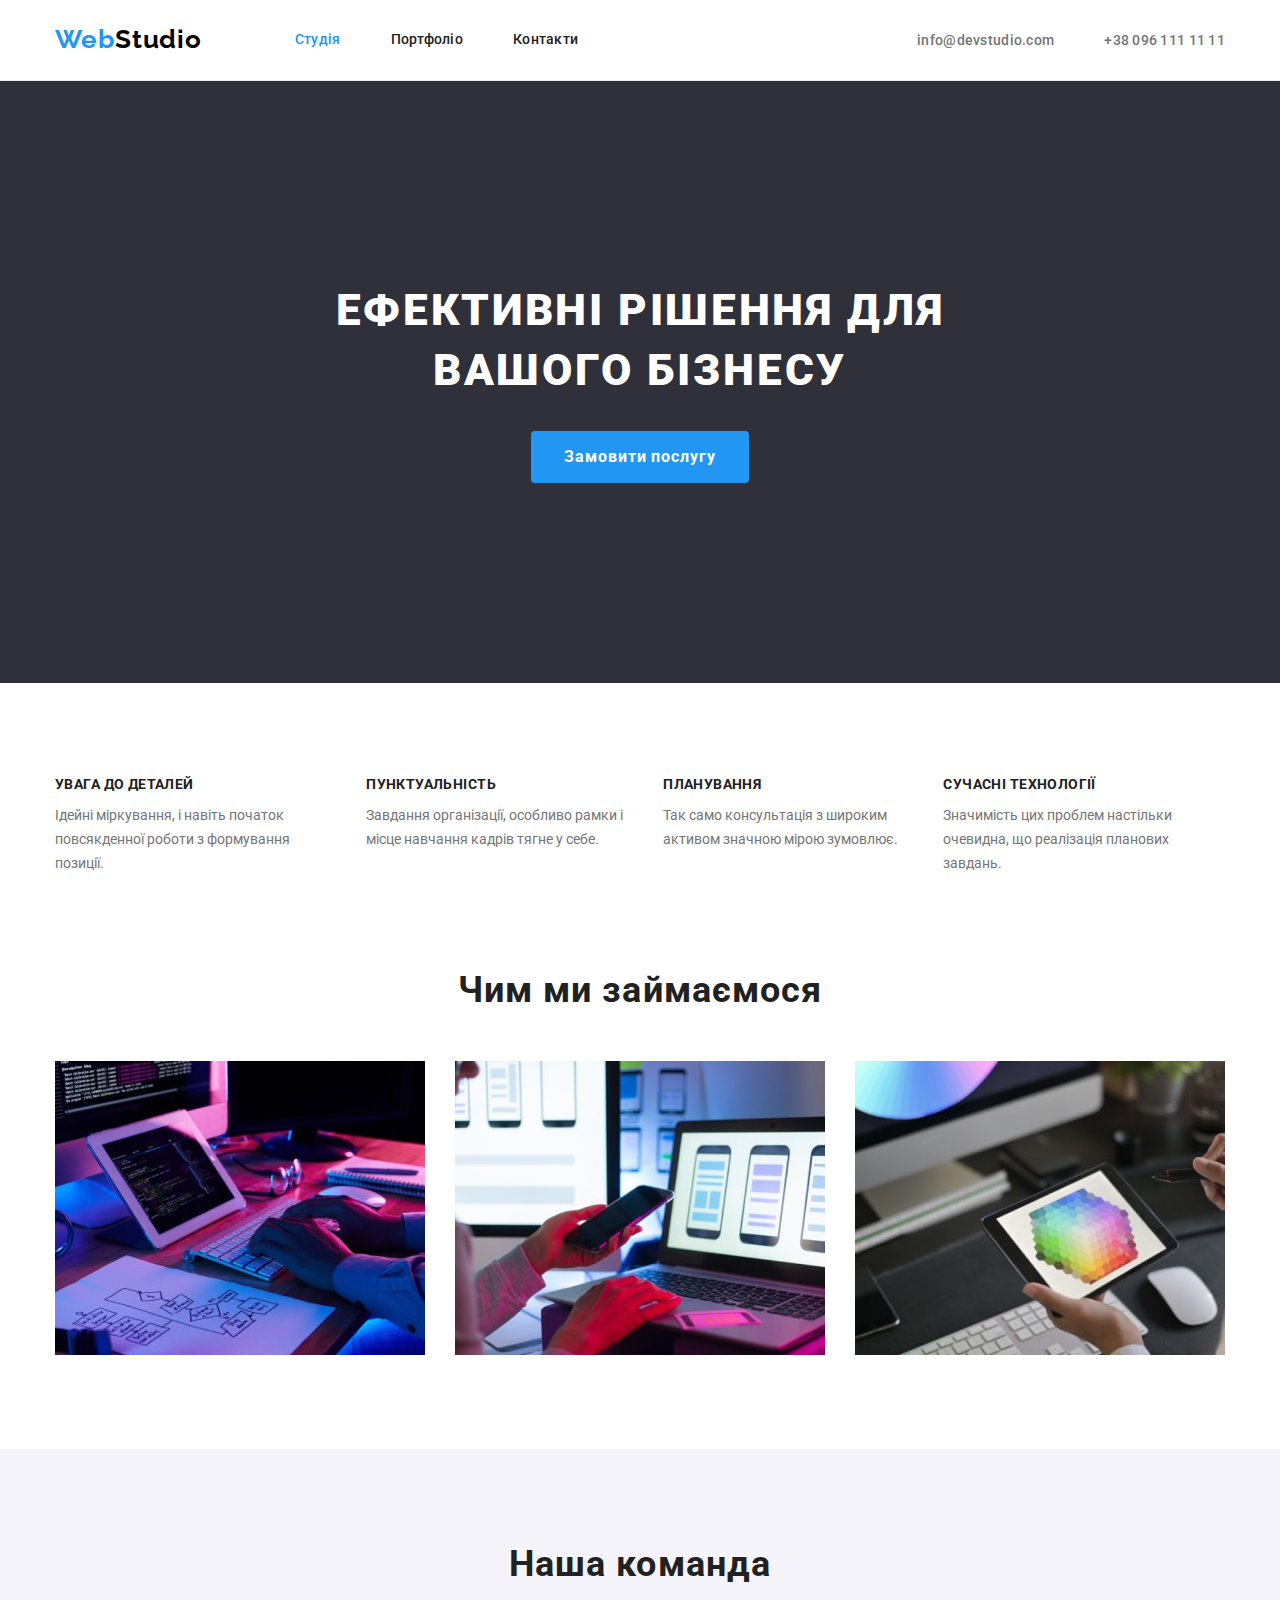
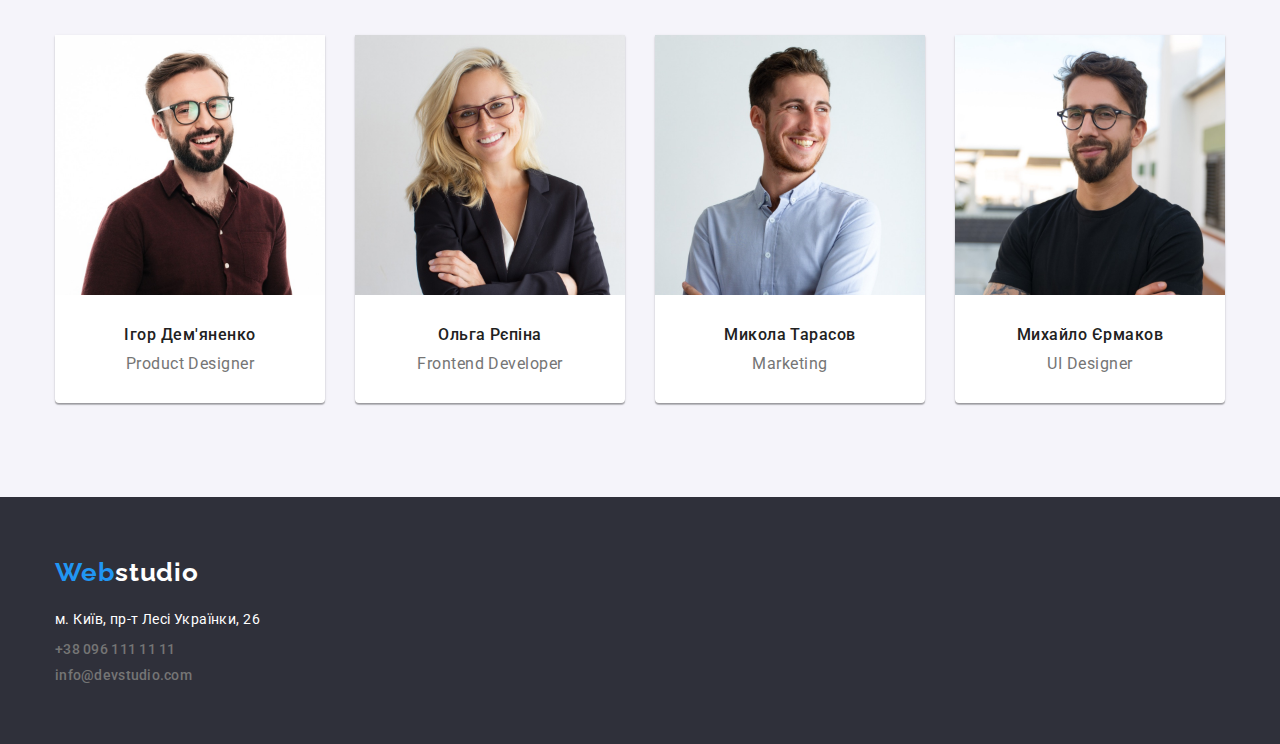
==== index.html @ 8af839e0 "Initial commit" ====
<!DOCTYPE html>
<html lang="uk">
	<head>
		<meta charset="UTF-8" />
		<meta http-equiv="X-UA-Compatible" content="IE=edge" />
		<meta name="viewport" content="width=device-width, initial-scale=1.0" />
		<title>goit-markup-hw-03</title>
		<link rel="preconnect" href="https://fonts.googleapis.com" />
		<link rel="preconnect" href="https://fonts.gstatic.com" crossorigin />
		<link
			href="https://fonts.googleapis.com/css2?family=Raleway:wght@700&family=Roboto:wght@400;500;700;900&display=swap"
			rel="stylesheet"
		/>
		<link
			rel="stylesheet"
			href="https://cdnjs.cloudflare.com/ajax/libs/modern-normalize/1.1.0/modern-normalize.min.css"
		/>

		<link rel="stylesheet" href="./css/styles.css" />
	</head>
	<body>
		<!-- секция верхняя линия -->

		<header class="header">
			<div class="container">
				<nav class="header-nav">
					<a lang="en" class="logo link list" href="/index.html">
						Web
						<span class="studio">Studio</span>
					</a>

					<ul class="site-nav list link">
						<li class="item"><a href="" class="link list current">Студія</a></li>
						<li class="item"><a href="./portfolio.html" class="link list">Портфоліо</a></li>
						<li class="item"><a href="" class="link list">Контакти</a></li>
					</ul>
				</nav>
				<ul class="contacts-nav top list link">
					<li class="item"><a href="mailto:info@devstudio.com" class="link list">info@devstudio.com</a></li>
					<li class="item"><a href="tel:+380961111111" class="link list">+38 096 111 11 11</a></li>
				</ul>
			</div>
		</header>

		<main>
			<!-- секция шапка/герой -->

			<section class="hero">
				<div class="container">
					<h1 class="hero-title">
						Ефективні рішення для
						<br />
						вашого бізнесу
					</h1>
					<button class="button primary" type="button">Замовити послугу</button>
				</div>
			</section>

			<!-- секция особенности -->
			<section class="section padding-null">
				<div class="container">
					<h2 class="visually-hidden">Особенности</h2>

					<ul class="list benefits">
						<li class="item">
							<h3 class="section-benefits">УВАГА ДО ДЕТАЛЕЙ</h3>
							<p class="section-content">
								Ідейні міркування, і навіть початок повсякденної роботи з формування позиції.
							</p>
						</li>
						<li class="item">
							<h3 class="section-benefits">ПУНКТУАЛЬНІСТЬ</h3>
							<p class="section-content">Завдання організації, особливо рамки і місце навчання кадрів тягне у себе.</p>
						</li>
						<li class="item">
							<h3 class="section-benefits">ПЛАНУВАННЯ</h3>
							<p class="section-content">Так само консультація з широким активом значною мірою зумовлює.</p>
						</li>
						<li class="item">
							<h3 class="section-benefits">СУЧАСНІ ТЕХНОЛОГІЇ</h3>
							<p class="section-content">Значимість цих проблем настільки очевидна, що реалізація планових завдань.</p>
						</li>
					</ul>
				</div>
			</section>
			<!-- секция чем мы занимаемся -->
			<section class="section">
				<div class="container">
					<h2 class="section-title">Чим ми займаємося</h2>
					<ul class="list work">
						<li class="item">
							<img src="./images/what-we-do/box1.jpg" alt="печатает на клавиатуре" width="370" height="294" />
						</li>
						<li class="item">
							<img src="./images/what-we-do/box2.jpg" alt="работа с приложениями в телефоне" width="370" height="294" />
						</li>
						<li class="item">
							<img src="./images/what-we-do/box3.jpg" alt="работа с цветом на планшете" width="370" height="294" />
						</li>
					</ul>
				</div>
			</section>

			<!-- секция наша команда -->
			<section class="section team background">
				<div class="container">
					<h2 class="section-title">Наша команда</h2>
					<ul class="list cards-team">
						<li class="item">
							<div class="card-team">
								<img
									class="photo-team"
									src="./images/team-card/team1.jpg"
									alt="Игорь Демьяненко"
									width="270"
									height="260"
								/>
								<div class="card-team-title">
									<h3 class="section-team">Ігор Дем'яненко</h3>
									<p class="section-function">Product Designer</p>
								</div>
							</div>
						</li>
						<li class="item">
							<div class="card-team">
								<img
									class="photo-team"
									src="./images/team-card/team2.jpg"
									alt="Ольга Репина"
									width="270"
									height="260"
								/>
								<div class="card-team-title">
									<h3 class="section-team">Ольга Рєпіна</h3>
									<p class="section-function">Frontend Developer</p>
								</div>
							</div>
						</li>
						<li class="item">
							<div class="card-team">
								<img
									class="photo-team"
									src="./images/team-card/team3.jpg"
									alt="Николай Тарасов"
									width="270"
									height="260"
								/>
								<div class="card-team-title">
									<h3 class="section-team">Микола Тарасов</h3>
									<p class="section-function">Marketing</p>
								</div>
							</div>
						</li>
						<li class="item">
							<div class="card-team">
								<img
									class="photo-team"
									src="./images/team-card/team4.jpg"
									alt="Михаил Ермаков"
									width="270"
									height="260"
								/>
								<div class="card-team-title">
									<h3 class="section-team">Михайло Єрмаков</h3>
									<p class="section-function">UI Designer</p>
								</div>
							</div>
						</li>
					</ul>
				</div>
			</section>

			<!-- секция подвал -->
			<footer class="footer">
				<div class="container">
					<a lang="en" href="/index.html" class="logo-footer logo link list">
						Web
						<span class="studio-footer">studio</span>
					</a>
					<address class="address">
						<a
							class="address link"
							href="https://goo.gl/maps/nC8BWtLt1wYnucsJ7"
							target="_blank"
							rel="noopener noreferrer nofollow"
						>
							м. Київ, пр-т Лесі Українки, 26
						</a>
					</address>
					<ul class="contacts-nav bottom list link">
						<li class="item"><a href="tel:+380961111111" class="link list">+38 096 111 11 11</a></li>
						<li class="item"><a href="mailto:info@devstudio.com" class="link list">info@devstudio.com</a></li>
					</ul>
				</div>
			</footer>
		</main>
	</body>
</html>
---- css/styles.css ----
:root {
	--primary-text-color: #757575;
	--title-text-color: #212121;
	--accent-color: #2196f3;
	--hero-color: #ffffff;
	--logo-color: #000000;
	--contact-footer-color: #ffffff;
	--button-bg-color: #f5f4fa;
	--hero-bg: #2f303a;
	--portfolio-bg: #e5e5e5;
	--button-hero-hover: #188ce8;
}

body {
	background-color: #ffffff;
	color: var(--primary-text-color);
	font-family: Roboto, sans-serif;
	font-size: 14px;
}
/* сброс стилей */

.list {
	list-style: none;
}

.link {
	text-decoration: none;
}

p,
h1,
h2,
h3,
h4,
h5,
h6 {
	margin: 0;
}

ul,
ol {
	margin: 0;
	padding-left: 0;
}

img {
	display: block;
	max-width: 100%;
	height: auto;
}

.visually-hidden {
	position: absolute;
	white-space: nowrap;
	width: 1px;
	height: 1px;
	overflow: hidden;
	border: 0;
	padding: 0;
	clip: rect(0 0 0 0);
	clip-path: inset(50%);
	margin: -1px;
}

.container {
	width: 1200px;
	margin-left: auto;
	margin-right: auto;
	padding-left: 15px;
	padding-right: 15px;
	/* outline: 2px solid red; */
}

.section {
	padding-top: 94px;
	padding-bottom: 94px;
}
/* секция верхняя линия */

/* logo */

.logo {
	font-family: Raleway, sans-serif;
	font-weight: 700;
	font-size: 26px;
	line-height: 1.2;
	letter-spacing: 0.03em;
	word-spacing: -6px;
	color: var(--accent-color);
}

.logo:hover,
.logo:focus {
	color: var(--accent-color);
}

.logo .studio {
	color: var(--logo-color);
}

.logo .studio:hover,
.logo .studio:focus {
	color: var(--accent-color);
}

.logo .studio-footer {
	color: var(--hero-color);
}

.logo .studio-footer:hover,
.logo .studio-footer:focus {
	color: var(--accent-color);
}

.site-nav .link {
	color: var(--title-text-color);
	font-weight: 500;
	font-size: 14px;
	line-height: 1.14;
	letter-spacing: 0.02em;

	display: block;
	padding-top: 32px;
	padding-bottom: 32px;
}

.site-nav {
	display: flex;
	align-items: center;
	margin-left: 93px;
}

.site-nav .item + .item {
	margin-left: 50px;
}

.site-nav .link:hover,
.site-nav .link:focus {
	color: var(--accent-color);
}

.site-nav .link.current {
	color: var(--accent-color);
}

.contacts-nav.top {
	display: flex;
}

.contacts-nav .item:not(:last-child) {
	margin-right: 50px;
}

.contacts-nav .link {
	color: var(--primary-text-color);
	font-weight: 500;
	font-size: 14px;
	line-height: 1.14;
	letter-spacing: 0.02em;
}

.contacts-nav.top .link {
	padding-top: 32px;
	padding-bottom: 32px;
}

.contacts-nav .link:hover,
.contacts-nav .link:focus {
	color: var(--accent-color);
}

.header {
	border-bottom: 1px solid #ececec;
}

.header > .container {
	display: flex;
	justify-content: space-between;
	align-items: center;
}

.header-nav {
	display: flex;
	align-items: center;
}

/* секция  герой */
.hero {
	background-color: var(--hero-bg);
	text-align: center;
	padding-top: 200px;
	padding-bottom: 200px;
}

.hero-title {
	color: var(--hero-color);
	font-weight: 900;
	font-size: 44px;
	line-height: 1.36;
	letter-spacing: 0.06em;
	text-transform: uppercase;

	margin-bottom: 30px;
}

.hero .button.primary {
	font-family: inherit;
	font-weight: 700;
	font-size: 16px;
	line-height: 1.88;
	letter-spacing: 0.06em;
	border-radius: 4px;
	padding: 10px 32px;
	border: 1px solid transparent;
	display: inline-block;
}

.hero .button.primary:hover,
.hero .button.primary:hover {
	background-color: var(--button-hero-hover);
}

/* секции особенности */

.section-benefits {
	color: var(--title-text-color);
	font-weight: 700;
	font-size: 14px;
	line-height: 1.14;
	letter-spacing: 0.03em;
	text-transform: uppercase;

	margin-bottom: 10px;
}

.section-content {
	color: var(--primary-text-color);
	font-weight: 400;
	font-size: 14px;
	line-height: 24px;
	letter-spacing: 1.71;
}

.benefits {
	display: flex;
}

.benefits .item:not(:last-child) {
	margin-right: 30px;
}

.section.padding-null {
	padding-bottom: 0;
}

/* секция чем мы занимаемся  */

.background {
	background-color: var(--button-bg-color);
}

.section-title {
	color: var(--title-text-color);
	font-weight: 700;
	font-size: 36px;
	line-height: 1.17;
	letter-spacing: 0.03em;

	text-align: center;

	margin-bottom: 50px;
}

.work {
	display: flex;
	gap: 30px;
}

/* секция наша команда */

.section-team {
	color: var(--title-text-color);
	font-weight: 500;
	font-size: 16px;
	line-height: 1.19;
	text-align: center;
	letter-spacing: 0.03em;
	margin-bottom: 10px;
}

.sestion.team {
	background-color: var(--button-bg-color);
}

.section-function {
	color: var(--primary-text-color);
	font-weight: 400;
	font-size: 16px;
	line-height: 1.19;
	text-align: center;
	letter-spacing: 0.03em;
}

.card-team {
	max-width: 270px;

	background: #ffffff;
	box-shadow: 0px 1px 3px rgba(0, 0, 0, 0.12), 0px 1px 1px rgba(0, 0, 0, 0.14), 0px 2px 1px rgba(0, 0, 0, 0.2);
	border-radius: 0px 0px 4px 4px;
}

.cards-team {
	display: flex;
}

.cards-team .item {
	margin-right: 30px;
}

.cards-team .item:last-child {
	margin-right: 0;
}

.card-team-title {
	padding: 30px 0px;
}

/* секция портфолио */

.portfolio {
	background-color: var(--hero-color);
}
.section-gallery {
	color: var(--title-text-color);

	font-weight: 700;
	font-size: 18px;
	line-height: 2;

	letter-spacing: 0.06em;
}

.gallery-type {
	color: var(--primary-text-color);

	font-weight: 400;
	font-size: 16px;
	line-height: 1.88;
	letter-spacing: 0.03em;
	margin-top: 4px;
}

.filtr-btn {
	display: flex;
	justify-content: center;
	align-items: center;
	margin-bottom: 50px;
}

.filtr-btn .item + .item {
	margin-left: 8px;
}

.card-title {
	max-width: 370px;
	background: #ffffff;
	border-left: 1px solid #eeeeee;
	border-right: 1px solid #eeeeee;
	border-bottom: 1px solid #eeeeee;
	padding: 20px 24px;
}

.card-project {
	max-width: 370px;
}

.cards-project {
	display: flex;
	flex-wrap: wrap;
}

.cards-project .item {
	margin-right: 30px;
	margin-bottom: 30px;
}

.cards-project .item:nth-child(3n) {
	margin-right: 0;
}

.cards-project .item:nth-last-child(-n + 3) {
	margin-bottom: 0;
}

/* buttons */

.button {
	color: var(--title-text-color);
	background-color: var(--button-bg-color);
	border: none;
	font-family: inherit;

	font-weight: 500;
	font-size: 16px;
	line-height: 1.62;
	text-align: center;
	letter-spacing: 0.03em;
	cursor: pointer;
	display: inline-block;

	border-radius: 4px;
	padding: 6px 22px;
}

.button:hover,
.button:focus {
	color: var(--hero-color);
	background-color: var(--accent-color);
}

.button.primary {
	color: var(--hero-color);
	background-color: var(--accent-color);
}

.button.secondary {
	color: var(--title-text-color);
	background-color: var(--button-bg-color);
}
.button.current {
	background-color: var(--accent-color);
	color: var(--contact-footer-color);
}

/* секция подвал */
.footer {
	background-color: var(--hero-bg);

	padding-top: 60px;
	padding-bottom: 60px;
}

.address {
	color: var(--contact-footer-color);
	font-family: inherit;
	font-style: normal;
	font-weight: 400;
	font-size: 14px;
	line-height: 1.71;
	letter-spacing: 0.03em;
	margin-bottom: 9px;
}

.logo-footer {
	display: inline-block;
	margin-bottom: 20px;
}
.contacts-nav.bottom .item:not(:last-child) {
	margin-bottom: 9px;
}
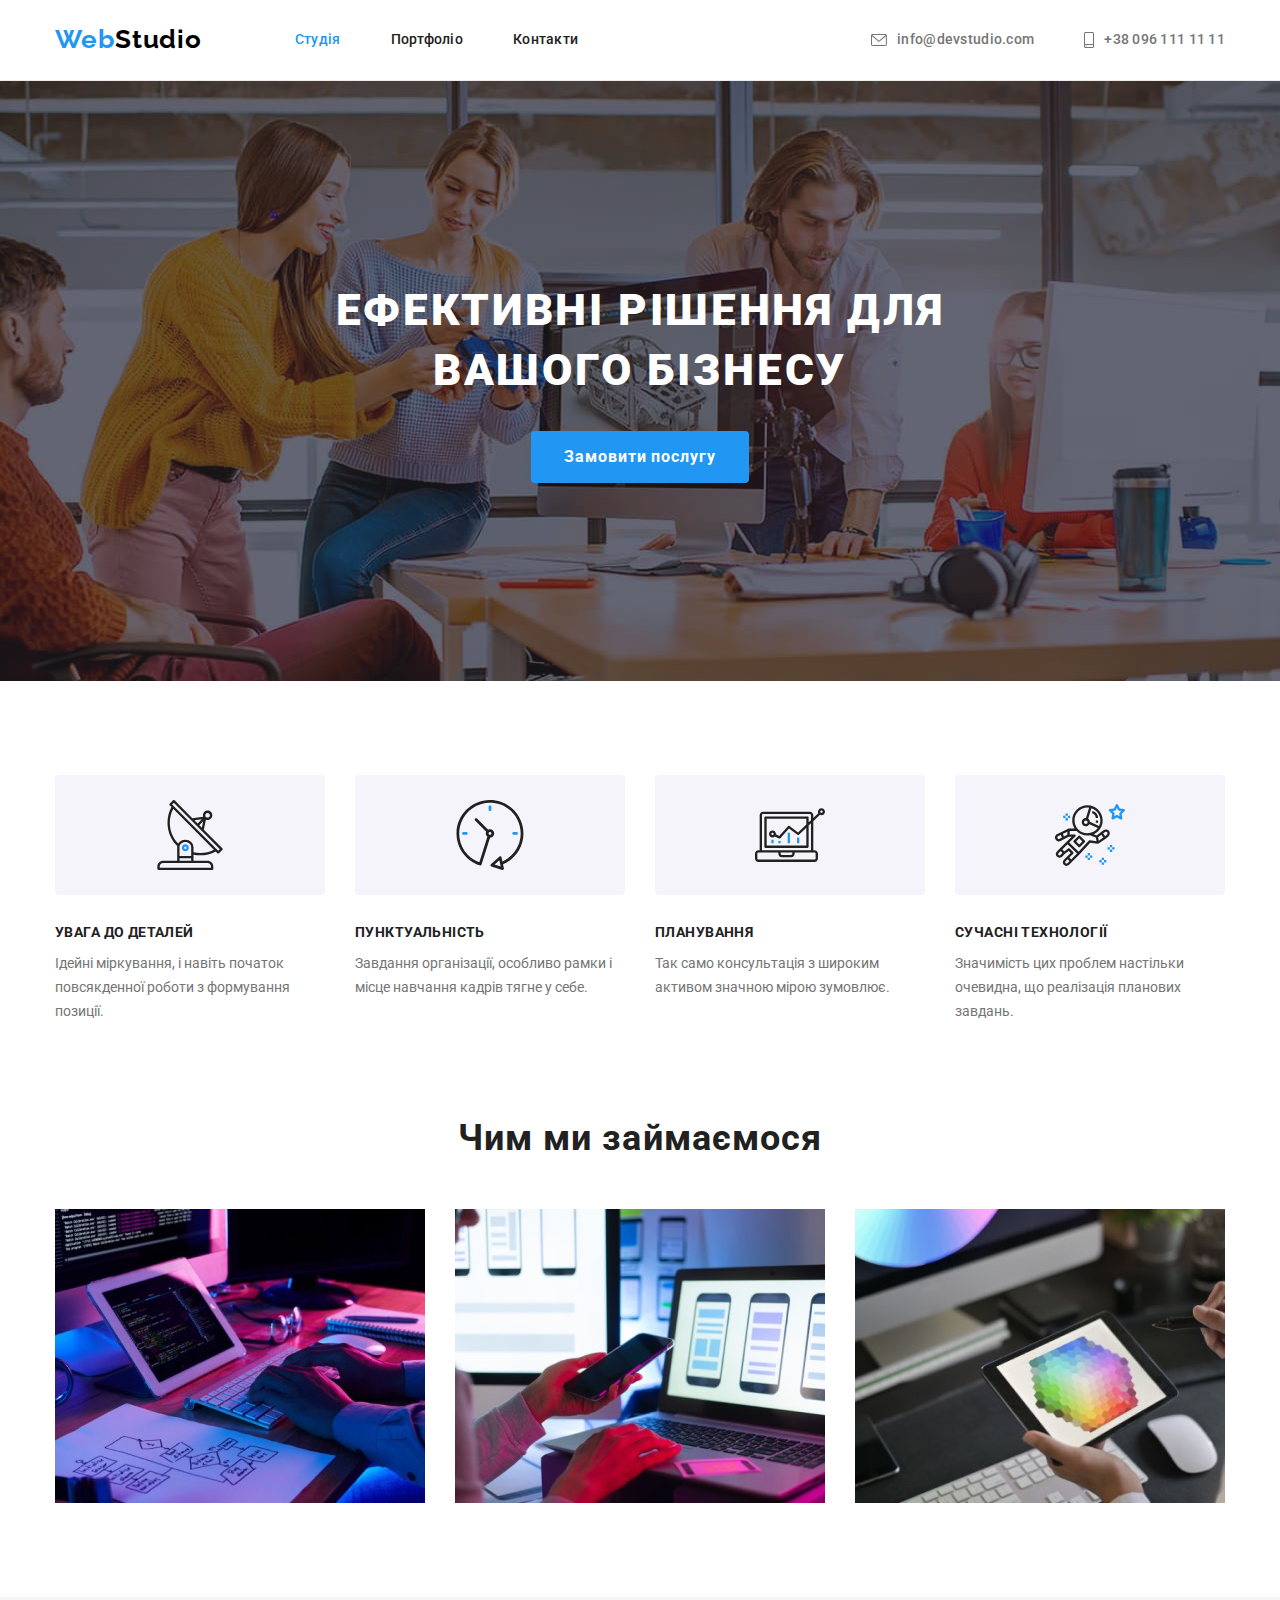
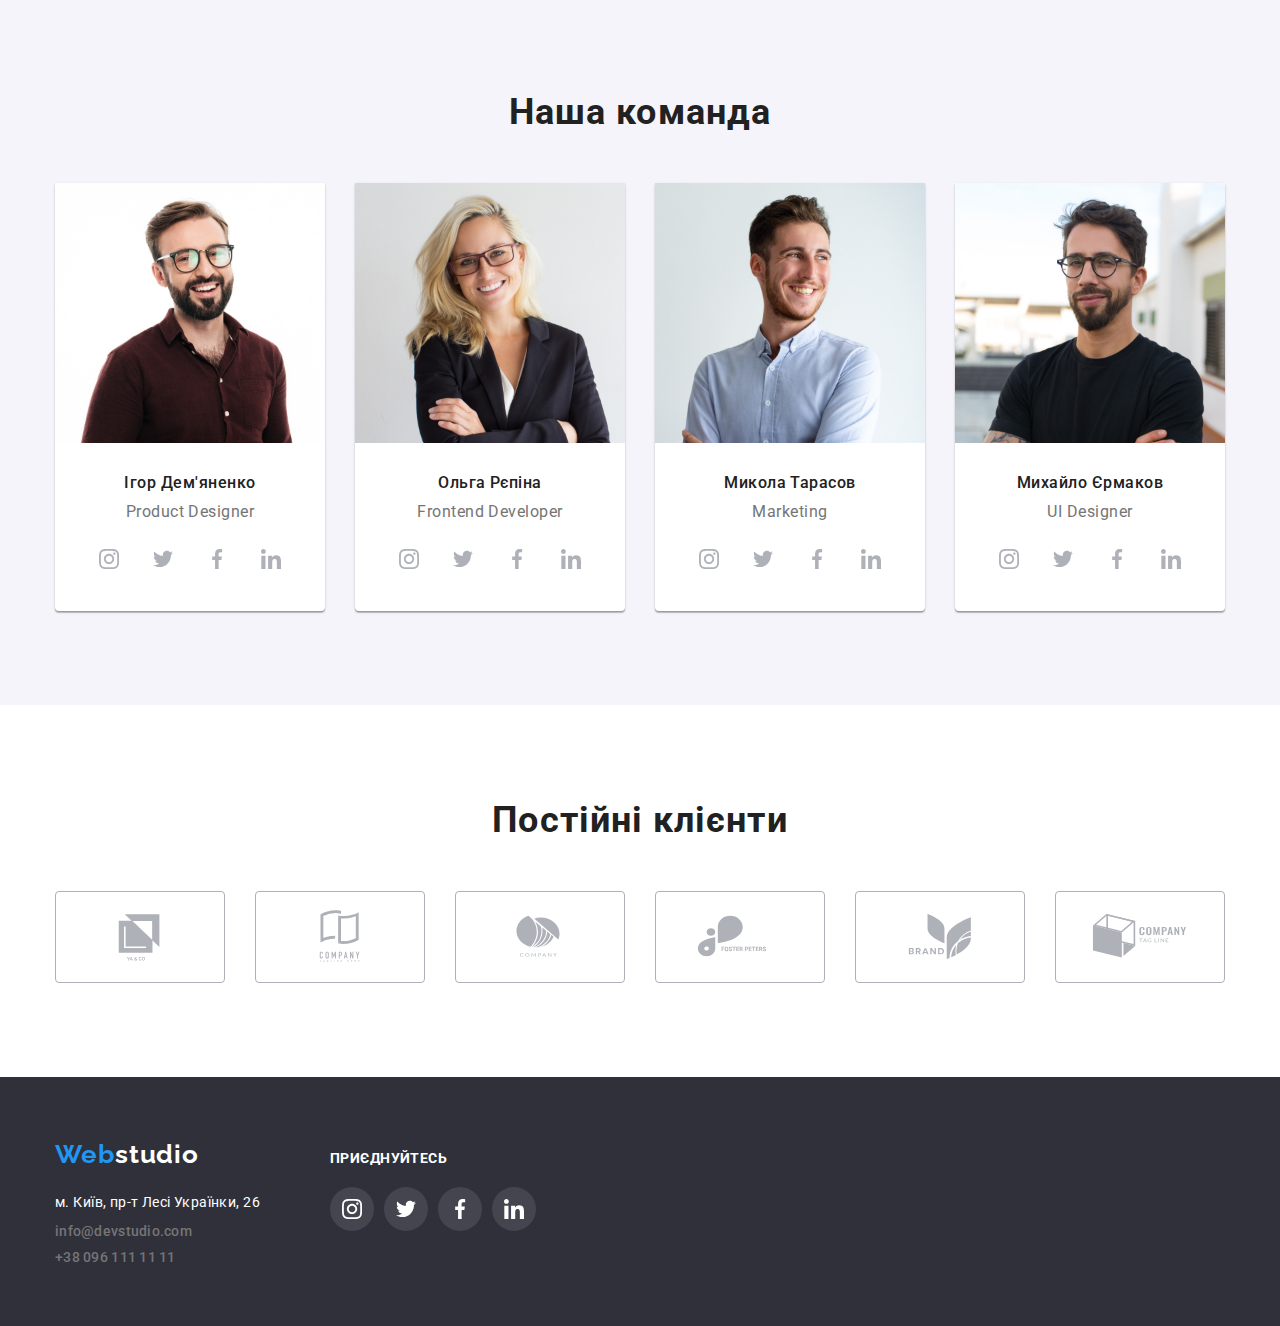
==== commit 3c1ce58c: "HW-4" ====
--- a/index.html
+++ b/index.html
@@ -4,7 +4,7 @@
 		<meta charset="UTF-8" />
 		<meta http-equiv="X-UA-Compatible" content="IE=edge" />
 		<meta name="viewport" content="width=device-width, initial-scale=1.0" />
-		<title>goit-markup-hw-03</title>
+		<title>goit-markup-hw-04</title>
 		<link rel="preconnect" href="https://fonts.googleapis.com" />
 		<link rel="preconnect" href="https://fonts.gstatic.com" crossorigin />
 		<link
@@ -36,8 +36,22 @@
 					</ul>
 				</nav>
 				<ul class="contacts-nav top list link">
-					<li class="item"><a href="mailto:info@devstudio.com" class="link list">info@devstudio.com</a></li>
-					<li class="item"><a href="tel:+380961111111" class="link list">+38 096 111 11 11</a></li>
+					<li class="item">
+						<a href="mailto:info@devstudio.com" class="link list contact-link">
+							<svg class="icon-envelope" width="16px" height="12px">
+								<use href="./images/icons.svg#icon-envelope"></use>
+							</svg>
+							info@devstudio.com
+						</a>
+					</li>
+					<li class="item">
+						<a href="tel:+380961111111" class="link list contact-link">
+							<svg class="icon-smartphone" width="10px" height="16px">
+								<use href="./images/icons.svg#icon-smartphone"></use>
+							</svg>
+							+38 096 111 11 11
+						</a>
+					</li>
 				</ul>
 			</div>
 		</header>
@@ -63,20 +77,40 @@
 
 					<ul class="list benefits">
 						<li class="item">
+							<div class="benefits-icon">
+								<svg width="70" height="70">
+									<use href="./images/icons.svg#icon-antenna"></use>
+								</svg>
+							</div>
 							<h3 class="section-benefits">УВАГА ДО ДЕТАЛЕЙ</h3>
 							<p class="section-content">
 								Ідейні міркування, і навіть початок повсякденної роботи з формування позиції.
 							</p>
 						</li>
 						<li class="item">
+							<div class="benefits-icon">
+								<svg width="70" height="70">
+									<use href="./images/icons.svg#icon-clock"></use>
+								</svg>
+							</div>
 							<h3 class="section-benefits">ПУНКТУАЛЬНІСТЬ</h3>
 							<p class="section-content">Завдання організації, особливо рамки і місце навчання кадрів тягне у себе.</p>
 						</li>
 						<li class="item">
+							<div class="benefits-icon">
+								<svg width="70" height="70">
+									<use href="./images/icons.svg#icon-diagram"></use>
+								</svg>
+							</div>
 							<h3 class="section-benefits">ПЛАНУВАННЯ</h3>
 							<p class="section-content">Так само консультація з широким активом значною мірою зумовлює.</p>
 						</li>
 						<li class="item">
+							<div class="benefits-icon">
+								<svg width="70" height="70">
+									<use href="./images/icons.svg#icon-astronaut"></use>
+								</svg>
+							</div>
 							<h3 class="section-benefits">СУЧАСНІ ТЕХНОЛОГІЇ</h3>
 							<p class="section-content">Значимість цих проблем настільки очевидна, що реалізація планових завдань.</p>
 						</li>
@@ -118,6 +152,36 @@
 								<div class="card-team-title">
 									<h3 class="section-team">Ігор Дем'яненко</h3>
 									<p class="section-function">Product Designer</p>
+									<ul class="team-soc list">
+										<li class="team-soc-item">
+											<a class="team-soc-link link" href="">
+												<svg class="team-soc-icon" width="20" height="20">
+													<use href="./images/icons.svg#icon-instagram"></use>
+												</svg>
+											</a>
+										</li>
+										<li class="team-soc-item">
+											<a class="team-soc-link link" href="">
+												<svg class="team-soc-icon" width="20" height="20">
+													<use href="./images/icons.svg#icon-twitter"></use>
+												</svg>
+											</a>
+										</li>
+										<li class="team-soc-item">
+											<a class="team-soc-link link" href="">
+												<svg class="team-soc-icon" width="20" height="20">
+													<use href="./images/icons.svg#icon-facebook"></use>
+												</svg>
+											</a>
+										</li>
+										<li class="team-soc-item">
+											<a class="team-soc-link link" href="">
+												<svg class="team-soc-icon" width="20" height="20">
+													<use href="./images/icons.svg#icon-linkedin"></use>
+												</svg>
+											</a>
+										</li>
+									</ul>
 								</div>
 							</div>
 						</li>
@@ -133,6 +197,36 @@
 								<div class="card-team-title">
 									<h3 class="section-team">Ольга Рєпіна</h3>
 									<p class="section-function">Frontend Developer</p>
+									<ul class="team-soc list">
+										<li class="team-soc-item">
+											<a class="team-soc-link link" href="">
+												<svg class="team-soc-icon" width="20" height="20">
+													<use href="./images/icons.svg#icon-instagram"></use>
+												</svg>
+											</a>
+										</li>
+										<li class="team-soc-item">
+											<a class="team-soc-link link" href="">
+												<svg class="team-soc-icon" width="20" height="20">
+													<use href="./images/icons.svg#icon-twitter"></use>
+												</svg>
+											</a>
+										</li>
+										<li class="team-soc-item">
+											<a class="team-soc-link link" href="">
+												<svg class="team-soc-icon" width="20" height="20">
+													<use href="./images/icons.svg#icon-facebook"></use>
+												</svg>
+											</a>
+										</li>
+										<li class="team-soc-item">
+											<a class="team-soc-link link" href="">
+												<svg class="team-soc-icon" width="20" height="20">
+													<use href="./images/icons.svg#icon-linkedin"></use>
+												</svg>
+											</a>
+										</li>
+									</ul>
 								</div>
 							</div>
 						</li>
@@ -148,6 +242,36 @@
 								<div class="card-team-title">
 									<h3 class="section-team">Микола Тарасов</h3>
 									<p class="section-function">Marketing</p>
+									<ul class="team-soc list">
+										<li class="team-soc-item">
+											<a class="team-soc-link link" href="">
+												<svg class="team-soc-icon" width="20" height="20">
+													<use href="./images/icons.svg#icon-instagram"></use>
+												</svg>
+											</a>
+										</li>
+										<li class="team-soc-item">
+											<a class="team-soc-link link" href="">
+												<svg class="team-soc-icon" width="20" height="20">
+													<use href="./images/icons.svg#icon-twitter"></use>
+												</svg>
+											</a>
+										</li>
+										<li class="team-soc-item">
+											<a class="team-soc-link link" href="">
+												<svg class="team-soc-icon" width="20" height="20">
+													<use href="./images/icons.svg#icon-facebook"></use>
+												</svg>
+											</a>
+										</li>
+										<li class="team-soc-item">
+											<a class="team-soc-link link" href="">
+												<svg class="team-soc-icon" width="20" height="20">
+													<use href="./images/icons.svg#icon-linkedin"></use>
+												</svg>
+											</a>
+										</li>
+									</ul>
 								</div>
 							</div>
 						</li>
@@ -163,8 +287,95 @@
 								<div class="card-team-title">
 									<h3 class="section-team">Михайло Єрмаков</h3>
 									<p class="section-function">UI Designer</p>
+									<ul class="team-soc list">
+										<li class="team-soc-item">
+											<a class="team-soc-link link" href="">
+												<svg class="team-soc-icon" width="20" height="20">
+													<use href="./images/icons.svg#icon-instagram"></use>
+												</svg>
+											</a>
+										</li>
+										<li class="team-soc-item">
+											<a class="team-soc-link link" href="">
+												<svg class="team-soc-icon" width="20" height="20">
+													<use href="./images/icons.svg#icon-twitter"></use>
+												</svg>
+											</a>
+										</li>
+										<li class="team-soc-item">
+											<a class="team-soc-link link" href="">
+												<svg class="team-soc-icon" width="20" height="20">
+													<use href="./images/icons.svg#icon-facebook"></use>
+												</svg>
+											</a>
+										</li>
+										<li class="team-soc-item">
+											<a class="team-soc-link link" href="">
+												<svg class="team-soc-icon" width="20" height="20">
+													<use href="./images/icons.svg#icon-linkedin"></use>
+												</svg>
+											</a>
+										</li>
+									</ul>
 								</div>
 							</div>
+						</li>
+					</ul>
+				</div>
+			</section>
+
+			<!-- секція постійні клієнти -->
+
+			<section class="section customers">
+				<div class="container">
+					<h2 class="section-title">Постійні клієнти</h2>
+					<ul class="list customers-list">
+						<li class="customers-item">
+							<a class="customers-link link" href="">
+								<svg class="customer-logo" width="106" hight="60">
+									<use href="./images/icons.svg#icon-ya-co"></use>
+								</svg>
+							</a>
+						</li>
+
+						<li class="customers-item">
+							<a class="customers-link link" href="">
+								<svg class="customer-logo" width="106" hight="60">
+									<use href="./images/icons.svg#icon-tagline"></use>
+								</svg>
+							</a>
+						</li>
+
+						<li class="customers-item">
+							<a class="customers-link link" href="">
+								<svg class="customer-logo" width="106" hight="60">
+									<use href="./images/icons.svg#icon-company"></use>
+								</svg>
+							</a>
+						</li>
+
+						<li class="customers-item">
+							<a class="customers-link link" href="">
+								<svg class="customer-logo" width="106" hight="60">
+									<use href="./images/icons.svg#icon-foster"></use>
+								</svg>
+							</a>
+						</li>
+
+						<li class="customers-item">
+							<a class="customers-link link" href="">
+								<svg class="customer-logo" width="106" hight="60">
+									<use href="./images/icons.svg#icon-brand"></use>
+								</svg>
+							</a>
+						</li>
+
+						<li class="customers-item">
+							<a class="customers-link link" href="">
+								<svg class="customer-logo" width="106" hight="60">
+									<use href="./images/icons.svg#icon-tag-line"></use>
+								</svg>
+							</a>
 						</li>
 					</ul>
 				</div>
@@ -172,25 +383,61 @@
 
 			<!-- секция подвал -->
 			<footer class="footer">
-				<div class="container">
-					<a lang="en" href="/index.html" class="logo-footer logo link list">
-						Web
-						<span class="studio-footer">studio</span>
-					</a>
-					<address class="address">
-						<a
-							class="address link"
-							href="https://goo.gl/maps/nC8BWtLt1wYnucsJ7"
-							target="_blank"
-							rel="noopener noreferrer nofollow"
-						>
-							м. Київ, пр-т Лесі Українки, 26
+				<div class="container footer-wrap">
+					<div class="contacts-footer">
+						<a lang="en" href="/index.html" class="logo-footer logo link list">
+							Web
+							<span class="studio-footer">studio</span>
 						</a>
-					</address>
-					<ul class="contacts-nav bottom list link">
-						<li class="item"><a href="tel:+380961111111" class="link list">+38 096 111 11 11</a></li>
-						<li class="item"><a href="mailto:info@devstudio.com" class="link list">info@devstudio.com</a></li>
-					</ul>
+						<address class="address">
+							<a
+								class="address link"
+								href="https://goo.gl/maps/nC8BWtLt1wYnucsJ7"
+								target="_blank"
+								rel="noopener noreferrer nofollow"
+							>
+								м. Київ, пр-т Лесі Українки, 26
+							</a>
+						</address>
+						<ul class="contacts-nav bottom list link">
+							<li class="item"><a href="mailto:info@devstudio.com" class="link list">info@devstudio.com</a></li>
+							<li class="item"><a href="tel:+380961111111" class="link list">+38 096 111 11 11</a></li>
+						</ul>
+					</div>
+					<div>
+						<h2 class="soc-link-title">приєднуйтесь</h2>
+
+						<ul class="soc-link-list list">
+							<li class="soc-link-item">
+								<a class="soc-link link" href="">
+									<svg class="soc-icon" width="20" height="20">
+										<use href="./images/icons.svg#icon-instagram"></use>
+									</svg>
+								</a>
+							</li>
+							<li class="soc-link-item">
+								<a class="soc-link link" href="">
+									<svg class="soc-icon" width="20" height="20">
+										<use href="./images/icons.svg#icon-twitter"></use>
+									</svg>
+								</a>
+							</li>
+							<li class="soc-link-item">
+								<a class="soc-link link" href="">
+									<svg class="soc-icon" width="20" height="20">
+										<use href="./images/icons.svg#icon-facebook"></use>
+									</svg>
+								</a>
+							</li>
+							<li class="soc-link-item">
+								<a class="soc-link link" href="">
+									<svg class="soc-icon" width="20" height="20">
+										<use href="./images/icons.svg#icon-linkedin"></use>
+									</svg>
+								</a>
+							</li>
+						</ul>
+					</div>
 				</div>
 			</footer>
 		</main>
--- a/css/styles.css
+++ b/css/styles.css
@@ -7,8 +7,10 @@
 	--contact-footer-color: #ffffff;
 	--button-bg-color: #f5f4fa;
 	--hero-bg: #2f303a;
+	--hero-bg-second: #c4c4c4;
 	--portfolio-bg: #e5e5e5;
 	--button-hero-hover: #188ce8;
+	--icon: #afb1b8;
 }
 
 body {
@@ -169,6 +171,23 @@
 	color: var(--accent-color);
 }
 
+.contact-link {
+	display: flex;
+	justify-content: center;
+	align-items: center;
+}
+.icon-smartphone {
+	display: inline-block;
+	fill: currentColor;
+	margin-right: 10px;
+}
+
+.icon-envelope {
+	display: inline-block;
+	fill: currentColor;
+	margin-right: 10px;
+}
+
 .header {
 	border-bottom: 1px solid #ececec;
 }
@@ -186,10 +205,17 @@
 
 /* секция  герой */
 .hero {
-	background-color: var(--hero-bg);
+	background-color: var(--hero-bg-second);
 	text-align: center;
 	padding-top: 200px;
 	padding-bottom: 200px;
+	max-width: 1600px;
+	height: 600px;
+	margin: 0 auto;
+	background-image: linear-gradient(rgba(47, 48, 58, 0.4), rgba(47, 48, 58, 0.4)), url(../images/hero/bg-hero.jpg);
+	background-position: center;
+	background-repeat: no-repeat;
+	background-size: cover;
 }
 
 .hero-title {
@@ -253,6 +279,17 @@
 	padding-bottom: 0;
 }
 
+.benefits-icon {
+	width: 270px;
+	height: 120px;
+	background-color: var(--button-bg-color);
+	border-radius: 4px;
+	margin-bottom: 30px;
+	display: flex;
+	justify-content: center;
+	align-items: center;
+}
+
 /* секция чем мы занимаемся  */
 
 .background {
@@ -299,6 +336,7 @@
 	line-height: 1.19;
 	text-align: center;
 	letter-spacing: 0.03em;
+	margin-bottom: 16px;
 }
 
 .card-team {
@@ -325,6 +363,61 @@
 	padding: 30px 0px;
 }
 
+.team-soc {
+	display: flex;
+	justify-content: center;
+	gap: 10px;
+	padding: 0px 32px;
+}
+
+.team-soc-link {
+	width: 44px;
+	height: 44px;
+	border-radius: 50%;
+	display: flex;
+	align-items: center;
+	justify-content: center;
+
+	fill: var(--icon);
+}
+
+.team-soc-link:hover,
+.team-soc-link:focus {
+	background-color: var(--accent-color);
+	fill: var(--hero-color);
+}
+
+/* секция постоянные клиенты */
+
+.customers-list {
+	display: flex;
+	justify-content: center;
+	align-items: center;
+	gap: 30px;
+}
+.customers-link {
+	width: 170px;
+	height: 92px;
+	max-width: 170px;
+	border: 1px solid var(--icon);
+	border-radius: 4px;
+	display: flex;
+	justify-content: center;
+	align-items: center;
+	fill: var(--icon);
+}
+
+.customer-logo {
+	display: inline-block;
+	/* fill: var(--icon); */
+}
+
+.customers-link:hover,
+.customers-link:focus {
+	border: 1px solid #2196f3;
+	fill: #2196f3;
+}
+
 /* секция портфолио */
 
 .portfolio {
@@ -359,6 +452,11 @@
 
 .filtr-btn .item + .item {
 	margin-left: 8px;
+}
+
+.filtr-btn .button:hover,
+.filtr-btn .button:hover {
+	box-shadow: 0px 3px 1px rgba(0, 0, 0, 0.1), 0px 1px 2px rgba(0, 0, 0, 0.08), 0px 2px 2px rgba(0, 0, 0, 0.12);
 }
 
 .card-title {
@@ -374,6 +472,11 @@
 	max-width: 370px;
 }
 
+.card-project:hover,
+.card-project:focus {
+	box-shadow: 0px 1px 1px rgba(0, 0, 0, 0.12), 0px 4px 4px rgba(0, 0, 0, 0.06), 1px 4px 6px rgba(0, 0, 0, 0.16);
+}
+
 .cards-project {
 	display: flex;
 	flex-wrap: wrap;
@@ -438,6 +541,15 @@
 
 	padding-top: 60px;
 	padding-bottom: 60px;
+}
+
+.footer-wrap {
+	display: flex;
+	align-items: baseline;
+}
+
+.contacts-footer {
+	margin-right: 70px;
 }
 
 .address {
@@ -458,3 +570,44 @@
 .contacts-nav.bottom .item:not(:last-child) {
 	margin-bottom: 9px;
 }
+
+.soc-link-title {
+	font-family: "Roboto";
+	font-weight: 700;
+	font-size: 14px;
+	line-height: 1.14;
+	letter-spacing: 0.03em;
+	text-transform: uppercase;
+	color: #ffffff;
+	margin-bottom: 20px;
+	padding-top: 14px;
+}
+
+.soc-link-list {
+	display: flex;
+	justify-content: center;
+	align-items: center;
+	gap: 10px;
+}
+
+.soc-link {
+	width: 44px;
+	height: 44px;
+	border-radius: 50%;
+	display: flex;
+	align-items: center;
+	justify-content: center;
+	background: rgba(255, 255, 255, 0.1);
+
+	fill: var(--contact-footer-color);
+}
+
+.soc-link:hover,
+.soc-link:focus {
+	background-color: var(--accent-color);
+	fill: var(--hero-color);
+}
+
+.soc-icon {
+	display: inline-block;
+}
